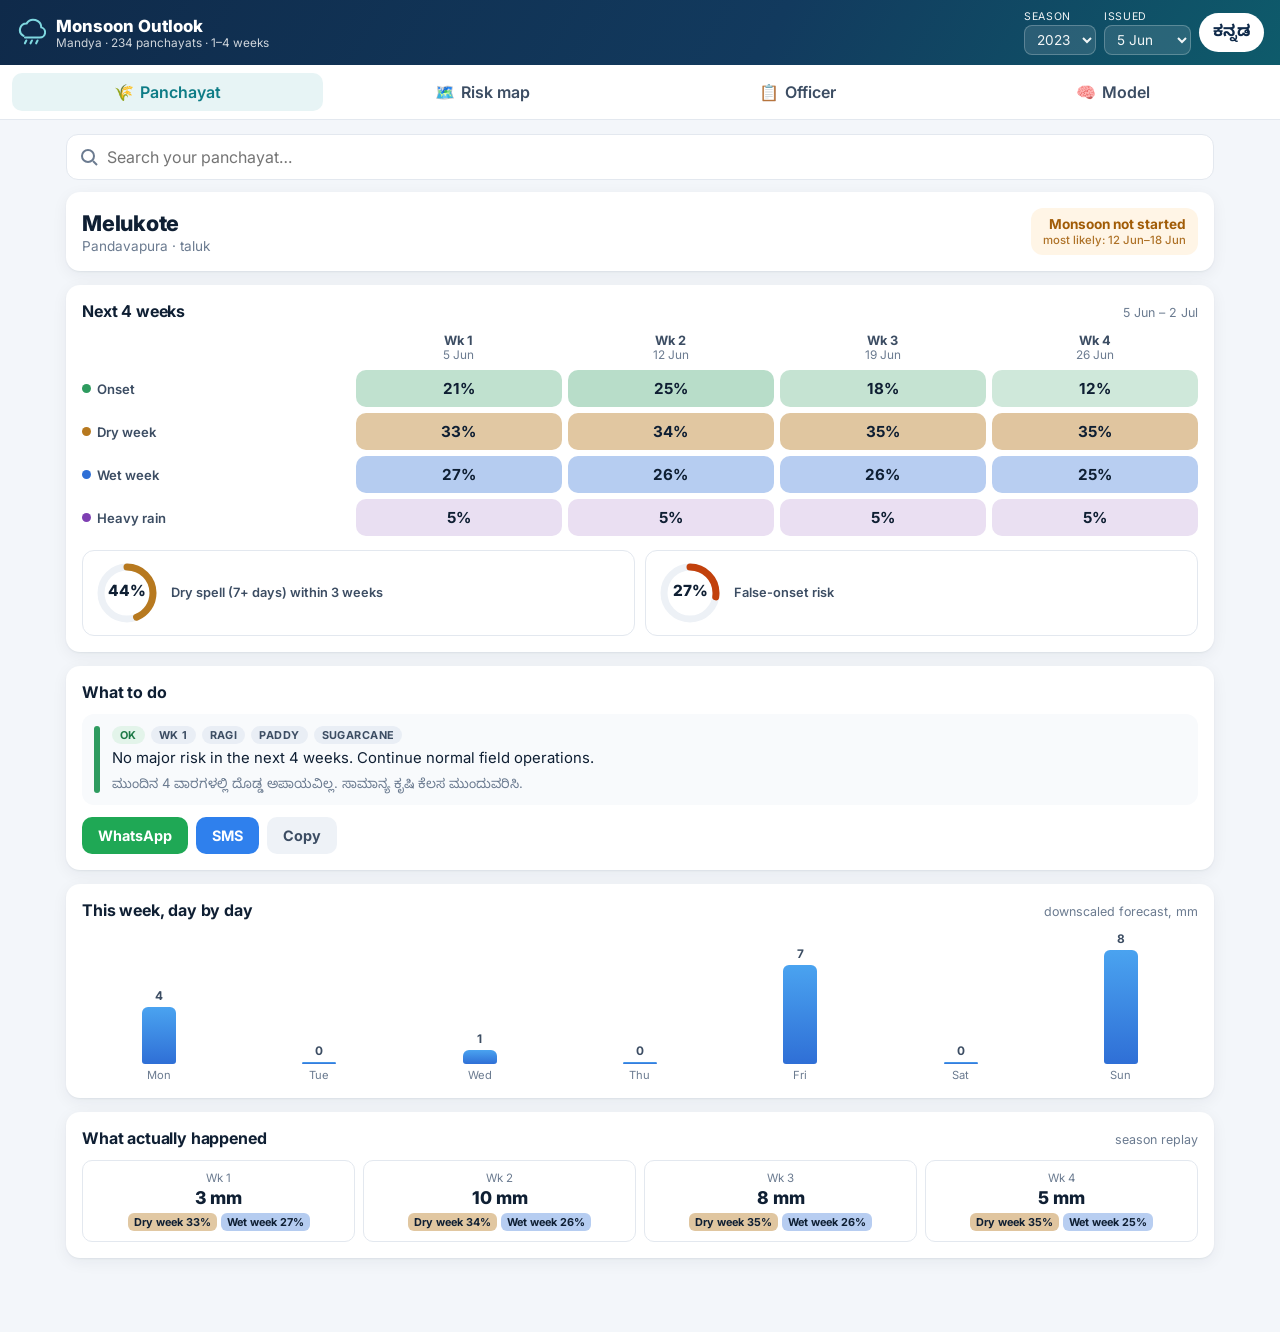
==== monsoon/frontend/index.html @ b1f1fdff "PS 26086 web app (monsoon/frontend): panchayat, risk map, officer and ML views; bundle builder; advi" ====
<!doctype html>
<html lang="en">
<head>
  <meta charset="utf-8">
  <meta name="viewport" content="width=device-width, initial-scale=1, viewport-fit=cover">
  <meta name="theme-color" content="#0f2a4a">
  <title>Monsoon Outlook — Mandya panchayats</title>
  <meta name="description" content="Hyperlocal 1–4 week monsoon onset, break and heavy-rain outlook for Mandya's 234 gram panchayats, with crop advisories in Kannada and English.">
  <link rel="preconnect" href="https://fonts.googleapis.com">
  <link rel="preconnect" href="https://fonts.gstatic.com" crossorigin>
  <link href="https://fonts.googleapis.com/css2?family=Inter:wght@400;500;600;700;800&family=Noto+Sans+Kannada:wght@400;600;700&display=swap" rel="stylesheet">
  <link rel="stylesheet" href="leaflet/leaflet.css">
  <link rel="stylesheet" href="css/app.css">
</head>
<body>
  <header class="topbar">
    <div class="brand">
      <svg class="brand-mark" viewBox="0 0 32 32" aria-hidden="true"><path d="M8 19a7 7 0 0 1 3.4-13.2A8.5 8.5 0 0 1 27 10a5.5 5.5 0 0 1-1.5 10.8H9.6" fill="none" stroke="currentColor" stroke-width="2.2" stroke-linecap="round"/><path d="M11 24l-1.5 3M17 24l-1.5 3M23 24l-1.5 3" stroke="currentColor" stroke-width="2.2" stroke-linecap="round"/></svg>
      <div>
        <div class="brand-title" data-i18n="app_title">Monsoon Outlook</div>
        <div class="brand-sub" data-i18n="app_sub">Mandya · 234 panchayats · 1–4 weeks</div>
      </div>
    </div>
    <div class="controls">
      <label class="ctl"><span data-i18n="season">Season</span><select id="sel-season"></select></label>
      <label class="ctl"><span data-i18n="issued">Issued</span><select id="sel-issue"></select></label>
      <button id="btn-lang" class="lang-toggle" aria-label="Switch language">ಕನ್ನಡ</button>
    </div>
  </header>

  <nav class="tabs" role="tablist">
    <button class="tab active" data-view="panchayat" role="tab"><span class="tab-ic">🌾</span><span data-i18n="tab_panchayat">Panchayat</span></button>
    <button class="tab" data-view="map" role="tab"><span class="tab-ic">🗺️</span><span data-i18n="tab_map">Risk map</span></button>
    <button class="tab" data-view="officer" role="tab"><span class="tab-ic">📋</span><span data-i18n="tab_officer">Officer</span></button>
    <button class="tab" data-view="model" role="tab"><span class="tab-ic">🧠</span><span data-i18n="tab_model">Model</span></button>
  </nav>

  <main>
    <!-- ================= PANCHAYAT (farmer) ================= -->
    <section id="view-panchayat" class="view active">
      <div class="search-wrap">
        <input id="gp-search" type="search" autocomplete="off" placeholder="Search your panchayat…" data-i18n-ph="search_ph">
        <div id="gp-results" class="search-results" hidden></div>
      </div>
      <div class="gp-head card">
        <div>
          <h1 id="gp-name">—</h1>
          <div class="gp-meta"><span id="gp-taluk">—</span> · <span data-i18n="taluk">taluk</span></div>
        </div>
        <div id="onset-badge" class="onset-badge">—</div>
      </div>

      <div class="card">
        <div class="card-h"><h2 data-i18n="next4">Next 4 weeks</h2><span class="hint" id="weeks-range"></span></div>
        <div id="timeline" class="timeline"></div>
        <div class="gauges">
          <div class="gauge" id="g-break"></div>
          <div class="gauge" id="g-false"></div>
        </div>
      </div>

      <div class="card">
        <div class="card-h"><h2 data-i18n="advice">What to do</h2></div>
        <ul id="advisories" class="advisories"></ul>
        <div class="share">
          <a id="btn-wa" class="btn wa" target="_blank" rel="noopener"><span>WhatsApp</span></a>
          <a id="btn-sms" class="btn sms"><span>SMS</span></a>
          <button id="btn-copy" class="btn ghost"><span data-i18n="copy">Copy</span></button>
        </div>
      </div>

      <div class="card">
        <div class="card-h"><h2 data-i18n="week1_rain">This week, day by day</h2><span class="hint" data-i18n="week1_hint">downscaled forecast, mm</span></div>
        <div id="daily-bars" class="daily-bars"></div>
      </div>

      <div class="card">
        <div class="card-h"><h2 data-i18n="what_happened">What actually happened</h2><span class="hint" data-i18n="replay_hint">season replay</span></div>
        <div id="verify" class="verify"></div>
      </div>
    </section>

    <!-- ================= RISK MAP ================= -->
    <section id="view-map" class="view">
      <div class="map-bar card">
        <div id="event-chips" class="chips"></div>
        <div class="week-pick">
          <span data-i18n="week">Week</span>
          <div id="week-chips" class="chips small"></div>
        </div>
      </div>
      <div class="map-wrap card">
        <div id="map"></div>
        <div id="map-legend" class="legend"></div>
        <div id="map-info" class="map-info"></div>
      </div>
      <div class="card map-summary" id="map-summary"></div>
    </section>

    <!-- ================= OFFICER ================= -->
    <section id="view-officer" class="view">
      <div class="grid2">
        <div class="card">
          <div class="card-h"><h2 data-i18n="drivers">Climate drivers</h2><span class="hint" id="drivers-date"></span></div>
          <div class="drivers">
            <div id="mjo-plot" class="mjo-plot"></div>
            <div class="driver-stats">
              <div class="driver" id="d-mjo"></div>
              <div class="driver" id="d-enso"></div>
              <div class="driver" id="d-iod"></div>
            </div>
          </div>
          <div id="driver-spark" class="spark"></div>
        </div>
        <div class="card">
          <div class="card-h"><h2 data-i18n="blocks">Blocks (taluks)</h2><span class="hint" data-i18n="blocks_hint">mean probability across panchayats</span></div>
          <div class="table-wrap"><table id="taluk-table" class="tbl"></table></div>
        </div>
      </div>
      <div class="card">
        <div class="card-h">
          <h2 data-i18n="queue">Advisory dispatch queue</h2>
          <div class="queue-actions">
            <select id="queue-filter"><option value="red" data-i18n="only_red">Red alerts</option><option value="amber" data-i18n="red_amber" selected>Red + amber</option><option value="all" data-i18n="all_gp">All panchayats</option></select>
            <button id="btn-csv" class="btn ghost small" data-i18n="export_csv">Export CSV</button>
          </div>
        </div>
        <div id="queue" class="queue"></div>
      </div>
    </section>

    <!-- ================= MODEL (ML view) ================= -->
    <section id="view-model" class="view">
      <div class="card hero">
        <h2 data-i18n="ml_title">How the forecast is made</h2>
        <p data-i18n="ml_sub">A hybrid system: a deep downscaling model for the first week, a sub-seasonal model driven by global climate signals for weeks 1–4, and an agronomic expert system that turns probabilities into advice.</p>
        <div id="pipeline" class="pipeline"></div>
      </div>
      <div class="grid2">
        <div class="card">
          <div class="card-h"><h2 data-i18n="skill_lead">Skill by lead week</h2><span class="hint" id="skill-src"></span></div>
          <div id="skill-chart" class="chart"></div>
          <div class="chart-note" data-i18n="bss_note">Brier skill score vs climatology: 0 = no better than the long-term average, 1 = perfect. Bars show 90% confidence intervals across seasons.</div>
        </div>
        <div class="card">
          <div class="card-h"><h2 data-i18n="drivers_value">What each climate signal predicts</h2></div>
          <div id="driver-chart" class="chart"></div>
          <div class="chart-note" data-i18n="drivers_note">The MJO drives breaks (dry spells) at every lead; ENSO and IOD set how wet the season runs.</div>
        </div>
      </div>
      <div class="grid2">
        <div class="card">
          <div class="card-h"><h2 data-i18n="reliability">Reliability</h2><span class="hint" id="rel-event"></span></div>
          <div id="rel-chart" class="chart"></div>
        </div>
        <div class="card">
          <div class="card-h"><h2 data-i18n="v3_card">Week 1: downscaling model</h2><span class="hint" data-i18n="v3_hint">2023 held-out season, per panchayat</span></div>
          <div class="table-wrap"><table id="v3-table" class="tbl"></table></div>
          <div class="chart-note" data-i18n="v3_note">Error of the downscaled forecast against observed rain and temperature, next to the raw 0.25° GFS forecast it starts from.</div>
        </div>
      </div>
      <div class="card">
        <div class="card-h"><h2 data-i18n="facts">Data and validation</h2></div>
        <div id="facts" class="facts"></div>
      </div>
    </section>
  </main>

  <div id="toast" class="toast" hidden></div>
  <script src="leaflet/leaflet.js"></script>
  <script type="module" src="js/app.js"></script>
</body>
</html>
---- monsoon/frontend/leaflet/leaflet.css ----
/* required styles */

.leaflet-pane,
.leaflet-tile,
.leaflet-marker-icon,
.leaflet-marker-shadow,
.leaflet-tile-container,
.leaflet-pane > svg,
.leaflet-pane > canvas,
.leaflet-zoom-box,
.leaflet-image-layer,
.leaflet-layer {
	position: absolute;
	left: 0;
	top: 0;
	}
.leaflet-container {
	overflow: hidden;
	}
.leaflet-tile,
.leaflet-marker-icon,
.leaflet-marker-shadow {
	-webkit-user-select: none;
	   -moz-user-select: none;
	        user-select: none;
	  -webkit-user-drag: none;
	}
/* Prevents IE11 from highlighting tiles in blue */
.leaflet-tile::selection {
	background: transparent;
}
/* Safari renders non-retina tile on retina better with this, but Chrome is worse */
.leaflet-safari .leaflet-tile {
	image-rendering: -webkit-optimize-contrast;
	}
/* hack that prevents hw layers "stretching" when loading new tiles */
.leaflet-safari .leaflet-tile-container {
	width: 1600px;
	height: 1600px;
	-webkit-transform-origin: 0 0;
	}
.leaflet-marker-icon,
.leaflet-marker-shadow {
	display: block;
	}
/* .leaflet-container svg: reset svg max-width decleration shipped in Joomla! (joomla.org) 3.x */
/* .leaflet-container img: map is broken in FF if you have max-width: 100% on tiles */
.leaflet-container .leaflet-overlay-pane svg {
	max-width: none !important;
	max-height: none !important;
	}
.leaflet-container .leaflet-marker-pane img,
.leaflet-container .leaflet-shadow-pane img,
.leaflet-container .leaflet-tile-pane img,
.leaflet-container img.leaflet-image-layer,
.leaflet-container .leaflet-tile {
	max-width: none !important;
	max-height: none !important;
	width: auto;
	padding: 0;
	}

.leaflet-container img.leaflet-tile {
	/* See: https://bugs.chromium.org/p/chromium/issues/detail?id=600120 */
	mix-blend-mode: plus-lighter;
}

.leaflet-container.leaflet-touch-zoom {
	-ms-touch-action: pan-x pan-y;
	touch-action: pan-x pan-y;
	}
.leaflet-container.leaflet-touch-drag {
	-ms-touch-action: pinch-zoom;
	/* Fallback for FF which doesn't support pinch-zoom */
	touch-action: none;
	touch-action: pinch-zoom;
}
.leaflet-container.leaflet-touch-drag.leaflet-touch-zoom {
	-ms-touch-action: none;
	touch-action: none;
}
.leaflet-container {
	-webkit-tap-highlight-color: transparent;
}
.leaflet-container a {
	-webkit-tap-highlight-color: rgba(51, 181, 229, 0.4);
}
.leaflet-tile {
	filter: inherit;
	visibility: hidden;
	}
.leaflet-tile-loaded {
	visibility: inherit;
	}
.leaflet-zoom-box {
	width: 0;
	height: 0;
	-moz-box-sizing: border-box;
	     box-sizing: border-box;
	z-index: 800;
	}
/* workaround for https://bugzilla.mozilla.org/show_bug.cgi?id=888319 */
.leaflet-overlay-pane svg {
	-moz-user-select: none;
	}

.leaflet-pane         { z-index: 400; }

.leaflet-tile-pane    { z-index: 200; }
.leaflet-overlay-pane { z-index: 400; }
.leaflet-shadow-pane  { z-index: 500; }
.leaflet-marker-pane  { z-index: 600; }
.leaflet-tooltip-pane   { z-index: 650; }
.leaflet-popup-pane   { z-index: 700; }

.leaflet-map-pane canvas { z-index: 100; }
.leaflet-map-pane svg    { z-index: 200; }

.leaflet-vml-shape {
	width: 1px;
	height: 1px;
	}
.lvml {
	behavior: url(#default#VML);
	display: inline-block;
	position: absolute;
	}


/* control positioning */

.leaflet-control {
	position: relative;
	z-index: 800;
	pointer-events: visiblePainted; /* IE 9-10 doesn't have auto */
	pointer-events: auto;
	}
.leaflet-top,
.leaflet-bottom {
	position: absolute;
	z-index: 1000;
	pointer-events: none;
	}
.leaflet-top {
	top: 0;
	}
.leaflet-right {
	right: 0;
	}
.leaflet-bottom {
	bottom: 0;
	}
.leaflet-left {
	left: 0;
	}
.leaflet-control {
	float: left;
	clear: both;
	}
.leaflet-right .leaflet-control {
	float: right;
	}
.leaflet-top .leaflet-control {
	margin-top: 10px;
	}
.leaflet-bottom .leaflet-control {
	margin-bottom: 10px;
	}
.leaflet-left .leaflet-control {
	margin-left: 10px;
	}
.leaflet-right .leaflet-control {
	margin-right: 10px;
	}


/* zoom and fade animations */

.leaflet-fade-anim .leaflet-popup {
	opacity: 0;
	-webkit-transition: opacity 0.2s linear;
	   -moz-transition: opacity 0.2s linear;
	        transition: opacity 0.2s linear;
	}
.leaflet-fade-anim .leaflet-map-pane .leaflet-popup {
	opacity: 1;
	}
.leaflet-zoom-animated {
	-webkit-transform-origin: 0 0;
	    -ms-transform-origin: 0 0;
	        transform-origin: 0 0;
	}
svg.leaflet-zoom-animated {
	will-change: transform;
}

.leaflet-zoom-anim .leaflet-zoom-animated {
	-webkit-transition: -webkit-transform 0.25s cubic-bezier(0,0,0.25,1);
	   -moz-transition:    -moz-transform 0.25s cubic-bezier(0,0,0.25,1);
	        transition:         transform 0.25s cubic-bezier(0,0,0.25,1);
	}
.leaflet-zoom-anim .leaflet-tile,
.leaflet-pan-anim .leaflet-tile {
	-webkit-transition: none;
	   -moz-transition: none;
	        transition: none;
	}

.leaflet-zoom-anim .leaflet-zoom-hide {
	visibility: hidden;
	}


/* cursors */

.leaflet-interactive {
	cursor: pointer;
	}
.leaflet-grab {
	cursor: -webkit-grab;
	cursor:    -moz-grab;
	cursor:         grab;
	}
.leaflet-crosshair,
.leaflet-crosshair .leaflet-interactive {
	cursor: crosshair;
	}
.leaflet-popup-pane,
.leaflet-control {
	cursor: auto;
	}
.leaflet-dragging .leaflet-grab,
.leaflet-dragging .leaflet-grab .leaflet-interactive,
.leaflet-dragging .leaflet-marker-draggable {
	cursor: move;
	cursor: -webkit-grabbing;
	cursor:    -moz-grabbing;
	cursor:         grabbing;
	}

/* marker & overlays interactivity */
.leaflet-marker-icon,
.leaflet-marker-shadow,
.leaflet-image-layer,
.leaflet-pane > svg path,
.leaflet-tile-container {
	pointer-events: none;
	}

.leaflet-marker-icon.leaflet-interactive,
.leaflet-image-layer.leaflet-interactive,
.leaflet-pane > svg path.leaflet-interactive,
svg.leaflet-image-layer.leaflet-interactive path {
	pointer-events: visiblePainted; /* IE 9-10 doesn't have auto */
	pointer-events: auto;
	}

/* visual tweaks */

.leaflet-container {
	background: #ddd;
	outline-offset: 1px;
	}
.leaflet-container a {
	color: #0078A8;
	}
.leaflet-zoom-box {
	border: 2px dotted #38f;
	background: rgba(255,255,255,0.5);
	}


/* general typography */
.leaflet-container {
	font-family: "Helvetica Neue", Arial, Helvetica, sans-serif;
	font-size: 12px;
	font-size: 0.75rem;
	line-height: 1.5;
	}


/* general toolbar styles */

.leaflet-bar {
	box-shadow: 0 1px 5px rgba(0,0,0,0.65);
	border-radius: 4px;
	}
.leaflet-bar a {
	background-color: #fff;
	border-bottom: 1px solid #ccc;
	width: 26px;
	height: 26px;
	line-height: 26px;
	display: block;
	text-align: center;
	text-decoration: none;
	color: black;
	}
.leaflet-bar a,
.leaflet-control-layers-toggle {
	background-position: 50% 50%;
	background-repeat: no-repeat;
	display: block;
	}
.leaflet-bar a:hover,
.leaflet-bar a:focus {
	background-color: #f4f4f4;
	}
.leaflet-bar a:first-child {
	border-top-left-radius: 4px;
	border-top-right-radius: 4px;
	}
.leaflet-bar a:last-child {
	border-bottom-left-radius: 4px;
	border-bottom-right-radius: 4px;
	border-bottom: none;
	}
.leaflet-bar a.leaflet-disabled {
	cursor: default;
	background-color: #f4f4f4;
	color: #bbb;
	}

.leaflet-touch .leaflet-bar a {
	width: 30px;
	height: 30px;
	line-height: 30px;
	}
.leaflet-touch .leaflet-bar a:first-child {
	border-top-left-radius: 2px;
	border-top-right-radius: 2px;
	}
.leaflet-touch .leaflet-bar a:last-child {
	border-bottom-left-radius: 2px;
	border-bottom-right-radius: 2px;
	}

/* zoom control */

.leaflet-control-zoom-in,
.leaflet-control-zoom-out {
	font: bold 18px 'Lucida Console', Monaco, monospace;
	text-indent: 1px;
	}

.leaflet-touch .leaflet-control-zoom-in, .leaflet-touch .leaflet-control-zoom-out  {
	font-size: 22px;
	}


/* layers control */

.leaflet-control-layers {
	box-shadow: 0 1px 5px rgba(0,0,0,0.4);
	background: #fff;
	border-radius: 5px;
	}
.leaflet-control-layers-toggle {
	background-image: url(images/layers.png);
	width: 36px;
	height: 36px;
	}
.leaflet-retina .leaflet-control-layers-toggle {
	background-image: url(images/layers-2x.png);
	background-size: 26px 26px;
	}
.leaflet-touch .leaflet-control-layers-toggle {
	width: 44px;
	height: 44px;
	}
.leaflet-control-layers .leaflet-control-layers-list,
.leaflet-control-layers-expanded .leaflet-control-layers-toggle {
	display: none;
	}
.leaflet-control-layers-expanded .leaflet-control-layers-list {
	display: block;
	position: relative;
	}
.leaflet-control-layers-expanded {
	padding: 6px 10px 6px 6px;
	color: #333;
	background: #fff;
	}
.leaflet-control-layers-scrollbar {
	overflow-y: scroll;
	overflow-x: hidden;
	padding-right: 5px;
	}
.leaflet-control-layers-selector {
	margin-top: 2px;
	position: relative;
	top: 1px;
	}
.leaflet-control-layers label {
	display: block;
	font-size: 13px;
	font-size: 1.08333em;
	}
.leaflet-control-layers-separator {
	height: 0;
	border-top: 1px solid #ddd;
	margin: 5px -10px 5px -6px;
	}

/* Default icon URLs */
.leaflet-default-icon-path { /* used only in path-guessing heuristic, see L.Icon.Default */
	background-image: url(images/marker-icon.png);
	}


/* attribution and scale controls */

.leaflet-container .leaflet-control-attribution {
	background: #fff;
	background: rgba(255, 255, 255, 0.8);
	margin: 0;
	}
.leaflet-control-attribution,
.leaflet-control-scale-line {
	padding: 0 5px;
	color: #333;
	line-height: 1.4;
	}
.leaflet-control-attribution a {
	text-decoration: none;
	}
.leaflet-control-attribution a:hover,
.leaflet-control-attribution a:focus {
	text-decoration: underline;
	}
.leaflet-attribution-flag {
	display: inline !important;
	vertical-align: baseline !important;
	width: 1em;
	height: 0.6669em;
	}
.leaflet-left .leaflet-control-scale {
	margin-left: 5px;
	}
.leaflet-bottom .leaflet-control-scale {
	margin-bottom: 5px;
	}
.leaflet-control-scale-line {
	border: 2px solid #777;
	border-top: none;
	line-height: 1.1;
	padding: 2px 5px 1px;
	white-space: nowrap;
	-moz-box-sizing: border-box;
	     box-sizing: border-box;
	background: rgba(255, 255, 255, 0.8);
	text-shadow: 1px 1px #fff;
	}
.leaflet-control-scale-line:not(:first-child) {
	border-top: 2px solid #777;
	border-bottom: none;
	margin-top: -2px;
	}
.leaflet-control-scale-line:not(:first-child):not(:last-child) {
	border-bottom: 2px solid #777;
	}

.leaflet-touch .leaflet-control-attribution,
.leaflet-touch .leaflet-control-layers,
.leaflet-touch .leaflet-bar {
	box-shadow: none;
	}
.leaflet-touch .leaflet-control-layers,
.leaflet-touch .leaflet-bar {
	border: 2px solid rgba(0,0,0,0.2);
	background-clip: padding-box;
	}


/* popup */

.leaflet-popup {
	position: absolute;
	text-align: center;
	margin-bottom: 20px;
	}
.leaflet-popup-content-wrapper {
	padding: 1px;
	text-align: left;
	border-radius: 12px;
	}
.leaflet-popup-content {
	margin: 13px 24px 13px 20px;
	line-height: 1.3;
	font-size: 13px;
	font-size: 1.08333em;
	min-height: 1px;
	}
.leaflet-popup-content p {
	margin: 17px 0;
	margin: 1.3em 0;
	}
.leaflet-popup-tip-container {
	width: 40px;
	height: 20px;
	position: absolute;
	left: 50%;
	margin-top: -1px;
	margin-left: -20px;
	overflow: hidden;
	pointer-events: none;
	}
.leaflet-popup-tip {
	width: 17px;
	height: 17px;
	padding: 1px;

	margin: -10px auto 0;
	pointer-events: auto;

	-webkit-transform: rotate(45deg);
	   -moz-transform: rotate(45deg);
	    -ms-transform: rotate(45deg);
	        transform: rotate(45deg);
	}
.leaflet-popup-content-wrapper,
.leaflet-popup-tip {
	background: white;
	color: #333;
	box-shadow: 0 3px 14px rgba(0,0,0,0.4);
	}
.leaflet-container a.leaflet-popup-close-button {
	position: absolute;
	top: 0;
	right: 0;
	border: none;
	text-align: center;
	width: 24px;
	height: 24px;
	font: 16px/24px Tahoma, Verdana, sans-serif;
	color: #757575;
	text-decoration: none;
	background: transparent;
	}
.leaflet-container a.leaflet-popup-close-button:hover,
.leaflet-container a.leaflet-popup-close-button:focus {
	color: #585858;
	}
.leaflet-popup-scrolled {
	overflow: auto;
	}

.leaflet-oldie .leaflet-popup-content-wrapper {
	-ms-zoom: 1;
	}
.leaflet-oldie .leaflet-popup-tip {
	width: 24px;
	margin: 0 auto;

	-ms-filter: "progid:DXImageTransform.Microsoft.Matrix(M11=0.70710678, M12=0.70710678, M21=-0.70710678, M22=0.70710678)";
	filter: progid:DXImageTransform.Microsoft.Matrix(M11=0.70710678, M12=0.70710678, M21=-0.70710678, M22=0.70710678);
	}

.leaflet-oldie .leaflet-control-zoom,
.leaflet-oldie .leaflet-control-layers,
.leaflet-oldie .leaflet-popup-content-wrapper,
.leaflet-oldie .leaflet-popup-tip {
	border: 1px solid #999;
	}


/* div icon */

.leaflet-div-icon {
	background: #fff;
	border: 1px solid #666;
	}


/* Tooltip */
/* Base styles for the element that has a tooltip */
.leaflet-tooltip {
	position: absolute;
	padding: 6px;
	background-color: #fff;
	border: 1px solid #fff;
	border-radius: 3px;
	color: #222;
	white-space: nowrap;
	-webkit-user-select: none;
	-moz-user-select: none;
	-ms-user-select: none;
	user-select: none;
	pointer-events: none;
	box-shadow: 0 1px 3px rgba(0,0,0,0.4);
	}
.leaflet-tooltip.leaflet-interactive {
	cursor: pointer;
	pointer-events: auto;
	}
.leaflet-tooltip-top:before,
.leaflet-tooltip-bottom:before,
.leaflet-tooltip-left:before,
.leaflet-tooltip-right:before {
	position: absolute;
	pointer-events: none;
	border: 6px solid transparent;
	background: transparent;
	content: "";
	}

/* Directions */

.leaflet-tooltip-bottom {
	margin-top: 6px;
}
.leaflet-tooltip-top {
	margin-top: -6px;
}
.leaflet-tooltip-bottom:before,
.leaflet-tooltip-top:before {
	left: 50%;
	margin-left: -6px;
	}
.leaflet-tooltip-top:before {
	bottom: 0;
	margin-bottom: -12px;
	border-top-color: #fff;
	}
.leaflet-tooltip-bottom:before {
	top: 0;
	margin-top: -12px;
	margin-left: -6px;
	border-bottom-color: #fff;
	}
.leaflet-tooltip-left {
	margin-left: -6px;
}
.leaflet-tooltip-right {
	margin-left: 6px;
}
.leaflet-tooltip-left:before,
.leaflet-tooltip-right:before {
	top: 50%;
	margin-top: -6px;
	}
.leaflet-tooltip-left:before {
	right: 0;
	margin-right: -12px;
	border-left-color: #fff;
	}
.leaflet-tooltip-right:before {
	left: 0;
	margin-left: -12px;
	border-right-color: #fff;
	}

/* Printing */

@media print {
	/* Prevent printers from removing background-images of controls. */
	.leaflet-control {
		-webkit-print-color-adjust: exact;
		print-color-adjust: exact;
		}
	}
---- monsoon/frontend/css/app.css ----
:root {
  --ink: #0f1f33; --ink-2: #3c4d63; --ink-3: #6b7b90; --line: #e3e8ef; --bg: #f3f6fa; --card: #ffffff;
  --navy: #0f2a4a; --teal: #0e7c86; --teal-2: #13a3a8; --sky: #2f80ed;
  --red: #d64545; --amber: #e89a1d; --green: #2e9b5f;
  --onset: #2e9b5f; --false: #c2410c; --break: #b7791f; --dry: #b7791f; --wet: #2f6fd6; --heavy: #7e3fb2;
  --radius: 14px; --shadow: 0 1px 2px rgba(15,31,51,.06), 0 4px 16px rgba(15,31,51,.06);
  --font: "Inter", "Noto Sans Kannada", system-ui, -apple-system, "Segoe UI", sans-serif;
}
* { box-sizing: border-box; }
html, body { margin: 0; background: var(--bg); color: var(--ink); font-family: var(--font); -webkit-font-smoothing: antialiased; }
body.kn { --font: "Noto Sans Kannada", "Inter", system-ui, sans-serif; }
button, select, input { font: inherit; color: inherit; }
h1, h2 { margin: 0; letter-spacing: -.01em; }
h1 { font-size: 1.35rem; font-weight: 800; }
h2 { font-size: 1rem; font-weight: 700; }
.hint { color: var(--ink-3); font-size: .78rem; }

/* ---------- top bar & tabs ---------- */
.topbar { position: sticky; top: 0; z-index: 1200; display: flex; align-items: center; justify-content: space-between; gap: 12px;
  padding: 10px 16px; background: linear-gradient(120deg, #0f2a4a, #123a5e 60%, #0e5b6b); color: #fff; flex-wrap: wrap; }
.brand { display: flex; align-items: center; gap: 10px; }
.brand-mark { width: 30px; height: 30px; color: #7fd8e0; }
.brand-title { font-weight: 800; font-size: 1.05rem; }
.brand-sub { font-size: .74rem; opacity: .8; }
.controls { display: flex; align-items: center; gap: 8px; flex-wrap: wrap; }
.ctl { display: flex; flex-direction: column; font-size: .66rem; text-transform: uppercase; letter-spacing: .06em; opacity: .95; }
.ctl select { margin-top: 2px; background: rgba(255,255,255,.12); border: 1px solid rgba(255,255,255,.25); color: #fff; border-radius: 8px;
  padding: 5px 8px; font-size: .85rem; text-transform: none; letter-spacing: 0; }
.ctl select option { color: var(--ink); }
.lang-toggle { background: #fff; color: var(--navy); border: 0; border-radius: 999px; padding: 7px 14px; font-weight: 700; cursor: pointer; }
.tabs { position: sticky; top: 58px; z-index: 1150; display: flex; gap: 4px; padding: 8px 12px; background: var(--card); border-bottom: 1px solid var(--line); overflow-x: auto; }
.tab { flex: 1; min-width: 92px; display: flex; align-items: center; justify-content: center; gap: 6px; border: 0; background: transparent;
  padding: 9px 10px; border-radius: 10px; color: var(--ink-2); font-weight: 600; cursor: pointer; white-space: nowrap; }
.tab.active { background: #e7f4f5; color: var(--teal); }
.tab-ic { font-size: 1rem; }

main { max-width: 1180px; margin: 0 auto; padding: 14px 16px 60px; }
.view { display: none; }
.view.active { display: block; }
.card { background: var(--card); border-radius: var(--radius); box-shadow: var(--shadow); padding: 16px; margin-bottom: 14px; }
.card-h { display: flex; align-items: baseline; justify-content: space-between; gap: 8px; margin-bottom: 12px; flex-wrap: wrap; }
.grid2 { display: grid; grid-template-columns: 1fr; gap: 14px; }
.grid2 > .card { margin-bottom: 0; }
@media (min-width: 900px) { .grid2 { grid-template-columns: 1fr 1fr; margin-bottom: 14px; } }

/* ---------- panchayat view ---------- */
.search-wrap { position: relative; margin-bottom: 12px; }
#gp-search { width: 100%; padding: 12px 14px 12px 40px; border-radius: 12px; border: 1px solid var(--line); background: #fff url("data:image/svg+xml,%3Csvg xmlns='http://www.w3.org/2000/svg' width='18' height='18' fill='none' stroke='%236b7b90' stroke-width='2'%3E%3Ccircle cx='8' cy='8' r='6'/%3E%3Cpath d='M13 13l4 4'/%3E%3C/svg%3E") 13px center no-repeat; font-size: 1rem; }
.search-results { position: absolute; z-index: 1001; left: 0; right: 0; top: 100%; margin-top: 4px; background: #fff; border-radius: 12px; box-shadow: var(--shadow); max-height: 320px; overflow: auto; }
.search-results button { display: flex; justify-content: space-between; width: 100%; text-align: left; border: 0; background: none; padding: 10px 14px; cursor: pointer; }
.search-results button:hover { background: #f1f7f8; }
.search-results small { color: var(--ink-3); }
.gp-head { display: flex; justify-content: space-between; align-items: center; gap: 12px; flex-wrap: wrap; }
.gp-meta { color: var(--ink-3); font-size: .85rem; margin-top: 2px; }
.onset-badge { padding: 8px 12px; border-radius: 12px; font-weight: 700; font-size: .85rem; background: #eef6f0; color: var(--onset); text-align: right; line-height: 1.25; }
.onset-badge.pending { background: #fff5e6; color: #a15c07; }
.onset-badge small { display: block; font-weight: 500; opacity: .85; }

.timeline { display: grid; grid-template-columns: minmax(96px, 1.3fr) repeat(4, 1fr); gap: 6px; align-items: stretch; }
.tl-h { font-size: .74rem; color: var(--ink-3); text-align: center; padding-bottom: 2px; }
.tl-h strong { display: block; color: var(--ink-2); font-size: .8rem; }
.tl-row { font-size: .82rem; font-weight: 600; color: var(--ink-2); display: flex; align-items: center; gap: 6px; }
.tl-dot { width: 9px; height: 9px; border-radius: 50%; flex: none; }
.tl-cell { border-radius: 10px; padding: 9px 4px; text-align: center; font-weight: 700; font-size: .95rem; transition: transform .15s; }
.tl-cell small { display: block; font-weight: 500; font-size: .66rem; opacity: .85; }
.tl-cell.na { background: #f3f5f8; color: #b1bccb; font-weight: 500; }
.gauges { display: grid; grid-template-columns: 1fr 1fr; gap: 10px; margin-top: 14px; }
.gauge { border: 1px solid var(--line); border-radius: 12px; padding: 10px 12px; display: flex; align-items: center; gap: 12px; }
.gauge svg { flex: none; }
.gauge .g-label { font-size: .8rem; color: var(--ink-2); font-weight: 600; line-height: 1.25; }
.gauge .g-label small { display: block; color: var(--ink-3); font-weight: 500; }

.advisories { list-style: none; margin: 0; padding: 0; display: grid; gap: 10px; }
.adv { display: grid; grid-template-columns: 6px 1fr; gap: 12px; padding: 12px; border-radius: 12px; background: #f8fafc; }
.adv-bar { border-radius: 4px; }
.adv.red .adv-bar { background: var(--red); } .adv.amber .adv-bar { background: var(--amber); } .adv.green .adv-bar { background: var(--green); }
.adv-top { display: flex; gap: 6px; flex-wrap: wrap; margin-bottom: 4px; }
.pill { font-size: .68rem; font-weight: 700; padding: 2px 8px; border-radius: 999px; background: #e9eef5; color: var(--ink-2); text-transform: uppercase; letter-spacing: .04em; }
.pill.red { background: #fde8e8; color: #b42318; } .pill.amber { background: #fff1db; color: #9a5b00; } .pill.green { background: #e3f4ea; color: #1f7a48; }
.adv p { margin: 0; line-height: 1.45; font-size: .93rem; }
.adv .sub { color: var(--ink-3); font-size: .82rem; margin-top: 4px; }
.share { display: flex; gap: 8px; margin-top: 12px; flex-wrap: wrap; }
.btn { display: inline-flex; align-items: center; justify-content: center; gap: 6px; padding: 10px 16px; border-radius: 10px; border: 0; font-weight: 700;
  text-decoration: none; cursor: pointer; font-size: .9rem; }
.btn.wa { background: #1fa855; color: #fff; } .btn.sms { background: var(--sky); color: #fff; }
.btn.ghost { background: #eef2f7; color: var(--ink-2); } .btn.small { padding: 6px 12px; font-size: .8rem; }

.daily-bars { display: grid; grid-template-columns: repeat(7, 1fr); gap: 6px; align-items: end; height: 150px; }
.db { display: flex; flex-direction: column; align-items: center; justify-content: flex-end; height: 100%; gap: 4px; }
.db-bar { width: 70%; max-width: 34px; border-radius: 6px 6px 3px 3px; background: linear-gradient(180deg, #4aa3f0, #2f6fd6); min-height: 2px; }
.db-val { font-size: .74rem; font-weight: 700; color: var(--ink-2); }
.db-day { font-size: .7rem; color: var(--ink-3); }
.verify { display: grid; grid-template-columns: repeat(4, 1fr); gap: 8px; }
.vf { border: 1px solid var(--line); border-radius: 10px; padding: 10px 8px; text-align: center; }
.vf .wk { font-size: .72rem; color: var(--ink-3); }
.vf .mm { font-size: 1.1rem; font-weight: 800; margin: 2px 0; }
.vf .tag { font-size: .68rem; font-weight: 700; border-radius: 6px; padding: 2px 6px; display: inline-block; }

/* ---------- map ---------- */
.map-bar { display: flex; justify-content: space-between; gap: 12px; flex-wrap: wrap; align-items: center; }
.chips { display: flex; gap: 6px; flex-wrap: wrap; }
.chip { border: 1px solid var(--line); background: #fff; border-radius: 999px; padding: 7px 12px; font-weight: 600; font-size: .82rem; cursor: pointer; display: inline-flex; gap: 6px; align-items: center; }
.chip.active { background: var(--navy); color: #fff; border-color: var(--navy); }
.chips.small .chip { padding: 5px 11px; }
.week-pick { display: flex; align-items: center; gap: 8px; font-size: .8rem; color: var(--ink-3); font-weight: 600; }
.map-wrap { position: relative; padding: 0; overflow: hidden; }
#map { height: min(68vh, 620px); background: #e8eef3; }
.legend { position: absolute; z-index: 500; left: 12px; bottom: 12px; background: rgba(255,255,255,.95); border-radius: 10px; padding: 8px 10px; font-size: .74rem; box-shadow: var(--shadow); }
.legend .ramp { display: flex; height: 10px; border-radius: 5px; overflow: hidden; width: 200px; margin: 5px 0 3px; }
.legend .ramp span { flex: 1; }
.legend .ticks { display: flex; justify-content: space-between; color: var(--ink-3); }
.map-info { position: absolute; z-index: 500; right: 12px; top: 12px; background: rgba(255,255,255,.96); border-radius: 10px; padding: 10px 12px; font-size: .82rem; box-shadow: var(--shadow); max-width: 240px; display: none; }
.map-info strong { display: block; font-size: .92rem; }
.map-summary { display: grid; grid-template-columns: repeat(auto-fit, minmax(150px, 1fr)); gap: 10px; }
.stat { border-radius: 12px; background: #f6f9fc; padding: 10px 12px; }
.stat .v { font-size: 1.35rem; font-weight: 800; }
.stat .l { font-size: .76rem; color: var(--ink-3); }

/* ---------- officer ---------- */
.drivers { display: grid; grid-template-columns: 220px 1fr; gap: 14px; align-items: center; }
@media (max-width: 560px) { .drivers { grid-template-columns: 1fr; justify-items: center; } }
.mjo-plot svg { width: 220px; height: 220px; }
.driver-stats { display: grid; gap: 8px; width: 100%; }
.driver { border-radius: 10px; background: #f6f9fc; padding: 9px 12px; }
.driver .k { font-size: .72rem; color: var(--ink-3); text-transform: uppercase; letter-spacing: .05em; font-weight: 700; }
.driver .v { font-size: 1.05rem; font-weight: 800; }
.driver .s { font-size: .78rem; color: var(--ink-2); }
.spark { margin-top: 10px; }
.table-wrap { overflow-x: auto; }
.tbl { width: 100%; border-collapse: collapse; font-size: .84rem; }
.tbl th { text-align: left; font-size: .7rem; text-transform: uppercase; letter-spacing: .05em; color: var(--ink-3); padding: 6px 8px; border-bottom: 1px solid var(--line); white-space: nowrap; }
.tbl td { padding: 8px; border-bottom: 1px solid #f0f3f7; white-space: nowrap; }
.tbl td.num { text-align: right; font-variant-numeric: tabular-nums; }
.heat { display: inline-block; min-width: 46px; text-align: center; border-radius: 6px; padding: 3px 6px; font-weight: 700; }
.tbl tr.best td { background: #f1faf6; font-weight: 700; }
.queue-actions { display: flex; gap: 8px; align-items: center; }
.queue-actions select { border: 1px solid var(--line); border-radius: 8px; padding: 5px 8px; font-size: .82rem; }
.queue { display: grid; gap: 8px; max-height: 560px; overflow: auto; }
.q { display: grid; grid-template-columns: 1fr auto; gap: 10px; align-items: center; border: 1px solid var(--line); border-radius: 12px; padding: 10px 12px; }
.q .gpn { font-weight: 700; } .q .gpt { color: var(--ink-3); font-size: .78rem; }
.q .msg { font-size: .84rem; color: var(--ink-2); margin-top: 4px; line-height: 1.4; }
.q .acts { display: flex; gap: 6px; }

/* ---------- model view ---------- */
.hero p { color: var(--ink-2); line-height: 1.5; margin: 6px 0 14px; max-width: 860px; }
.pipeline { display: grid; grid-template-columns: 1fr; gap: 10px; }
@media (min-width: 900px) { .pipeline { grid-template-columns: 1fr 1fr 1fr; } }
.stage { border-radius: 12px; border: 1px solid var(--line); padding: 14px; position: relative; background: linear-gradient(180deg, #fbfdff, #f5f8fc); }
.stage .n { position: absolute; top: 12px; right: 12px; font-size: .7rem; font-weight: 800; color: var(--teal); background: #e7f4f5; border-radius: 999px; padding: 2px 8px; }
.stage h3 { margin: 0 0 4px; font-size: .95rem; padding-right: 60px; }
.stage .role { font-size: .84rem; color: var(--ink-2); line-height: 1.4; }
.stage ul { margin: 8px 0 0; padding-left: 18px; font-size: .78rem; color: var(--ink-3); line-height: 1.5; }
.stage .meta { font-size: .74rem; color: var(--ink-3); margin-top: 8px; border-top: 1px dashed var(--line); padding-top: 8px; }
.chart svg { width: 100%; height: auto; display: block; }
.chart-note { font-size: .76rem; color: var(--ink-3); margin-top: 8px; line-height: 1.45; }
.facts { display: grid; grid-template-columns: repeat(auto-fit, minmax(170px, 1fr)); gap: 10px; }
.fact { border-radius: 12px; background: #f6f9fc; padding: 12px; }
.fact .v { font-size: 1.3rem; font-weight: 800; color: var(--navy); }
.fact .l { font-size: .78rem; color: var(--ink-3); line-height: 1.35; }
.toast { position: fixed; left: 50%; bottom: 22px; transform: translateX(-50%); background: var(--navy); color: #fff; padding: 10px 16px; border-radius: 10px; font-size: .88rem; z-index: 2000; box-shadow: var(--shadow); }
@media (max-width: 600px) {
  .topbar { padding: 8px 12px; } .tabs { top: 96px; }
  main { padding: 12px 12px 60px; }
  .timeline { grid-template-columns: minmax(84px, 1.2fr) repeat(4, 1fr); gap: 4px; }
  .tl-cell { padding: 8px 2px; font-size: .86rem; }
  .gauges { grid-template-columns: 1fr; }
  .verify { grid-template-columns: repeat(2, 1fr); }
}
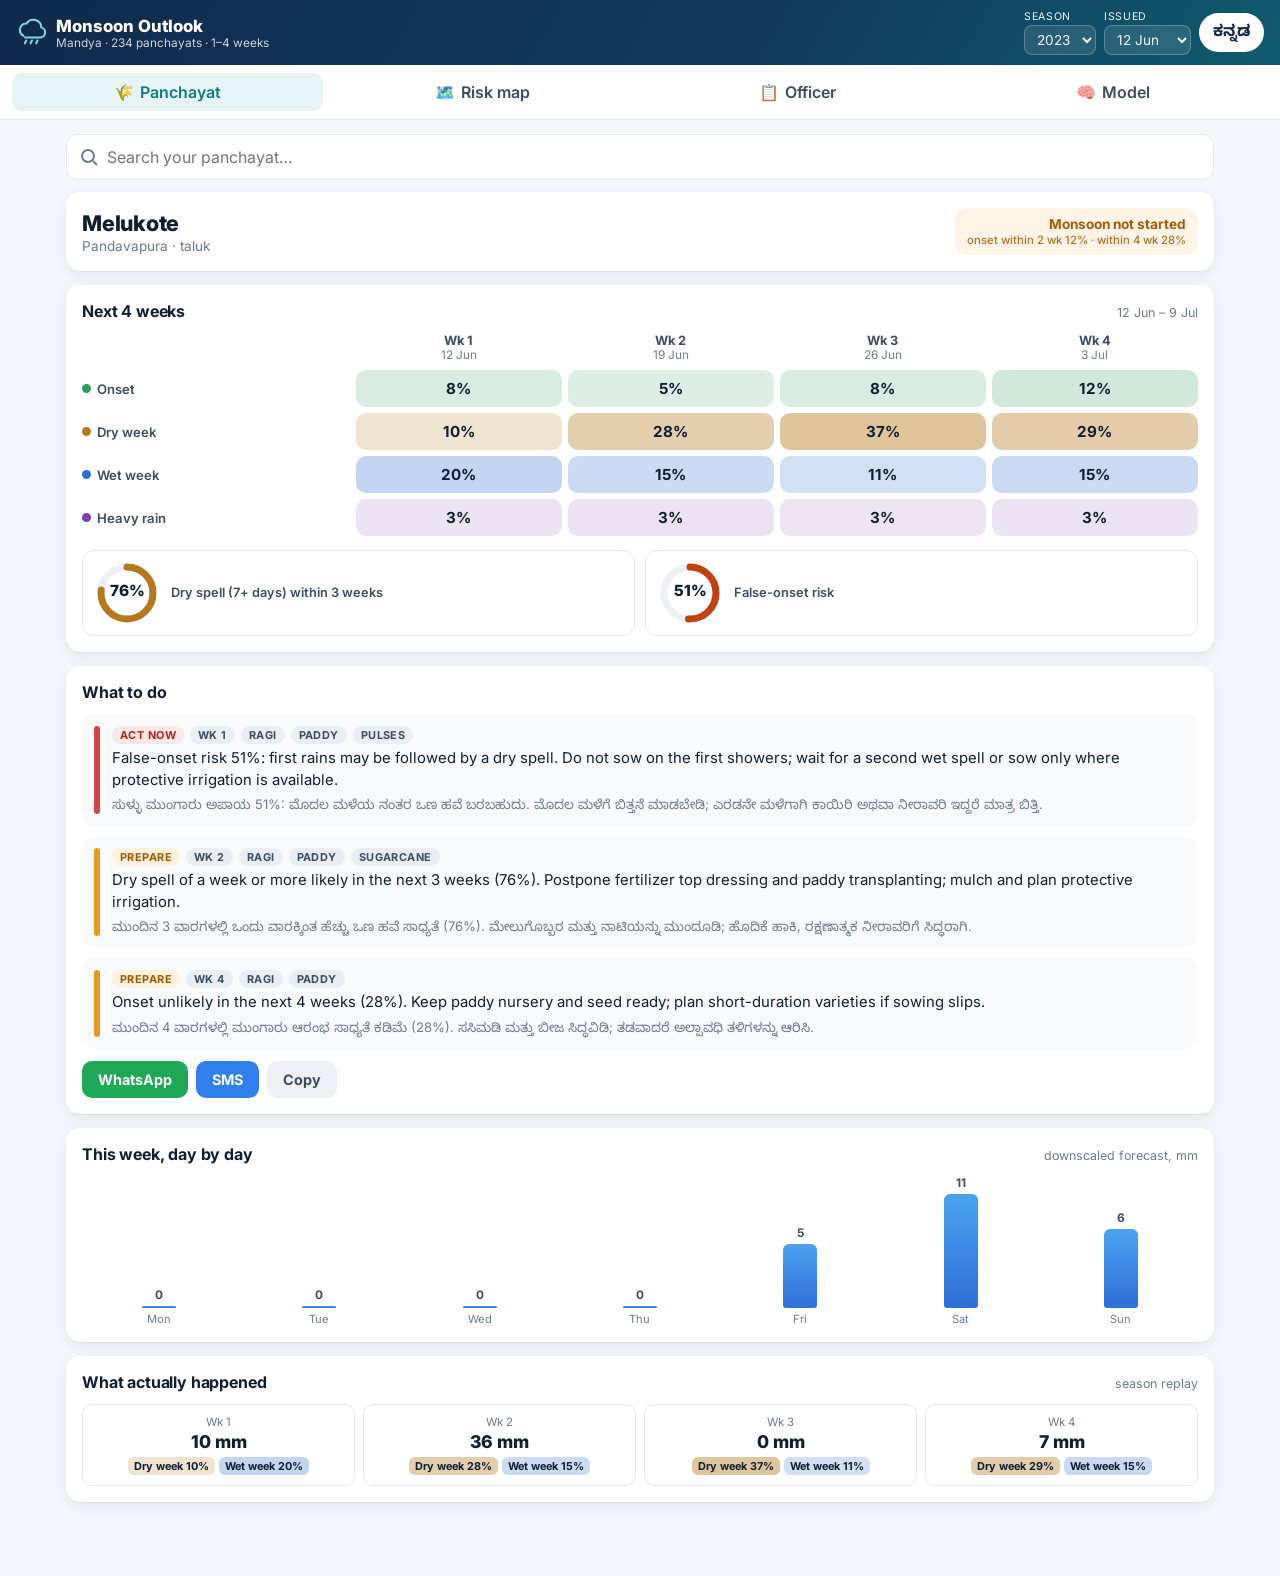
==== commit 44a8860d: "PS 26086 models trained: 43-season outlook (regularised logistic after diagnosing season memorisatio" ====
--- a/monsoon/frontend/index.html
+++ b/monsoon/frontend/index.html
@@ -160,6 +160,10 @@
         </div>
       </div>
       <div class="card">
+        <div class="card-h"><h2 data-i18n="importance">What the models rely on</h2><span class="hint" data-i18n="importance_hint">permutation importance on held-out seasons</span></div>
+        <div id="imp-chart" class="chart"></div>
+      </div>
+      <div class="card">
         <div class="card-h"><h2 data-i18n="facts">Data and validation</h2></div>
         <div id="facts" class="facts"></div>
       </div>
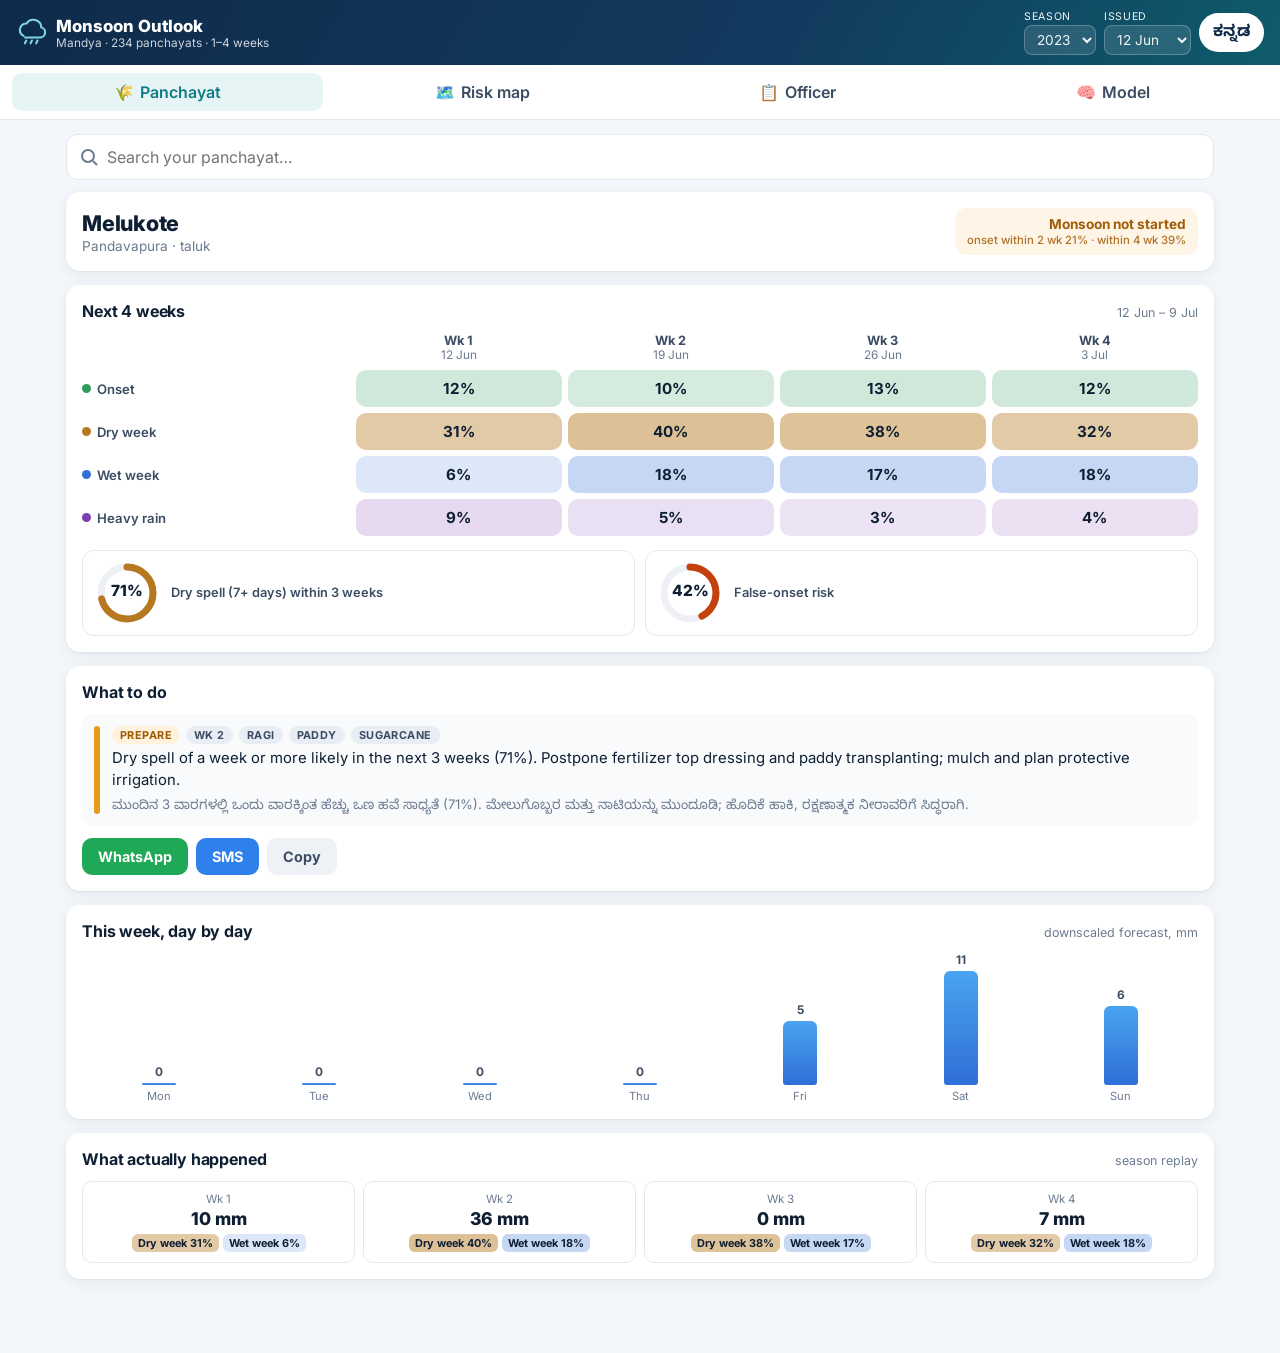
==== commit 58e5f33e: "PS 26086: GFS d1-16 hybrid, per-target selection, live issue CLI, causal onset state - outlook.selec" ====
--- a/monsoon/frontend/index.html
+++ b/monsoon/frontend/index.html
@@ -160,6 +160,10 @@
         </div>
       </div>
       <div class="card">
+        <div class="card-h"><h2 data-i18n="shipped">Validated skill of what ships</h2><span class="hint" data-i18n="shipped_hint">one row per event and lead</span></div>
+        <div class="table-wrap"><table id="sel-table" class="tbl"></table></div>
+      </div>
+      <div class="card">
         <div class="card-h"><h2 data-i18n="importance">What the models rely on</h2><span class="hint" data-i18n="importance_hint">permutation importance on held-out seasons</span></div>
         <div id="imp-chart" class="chart"></div>
       </div>
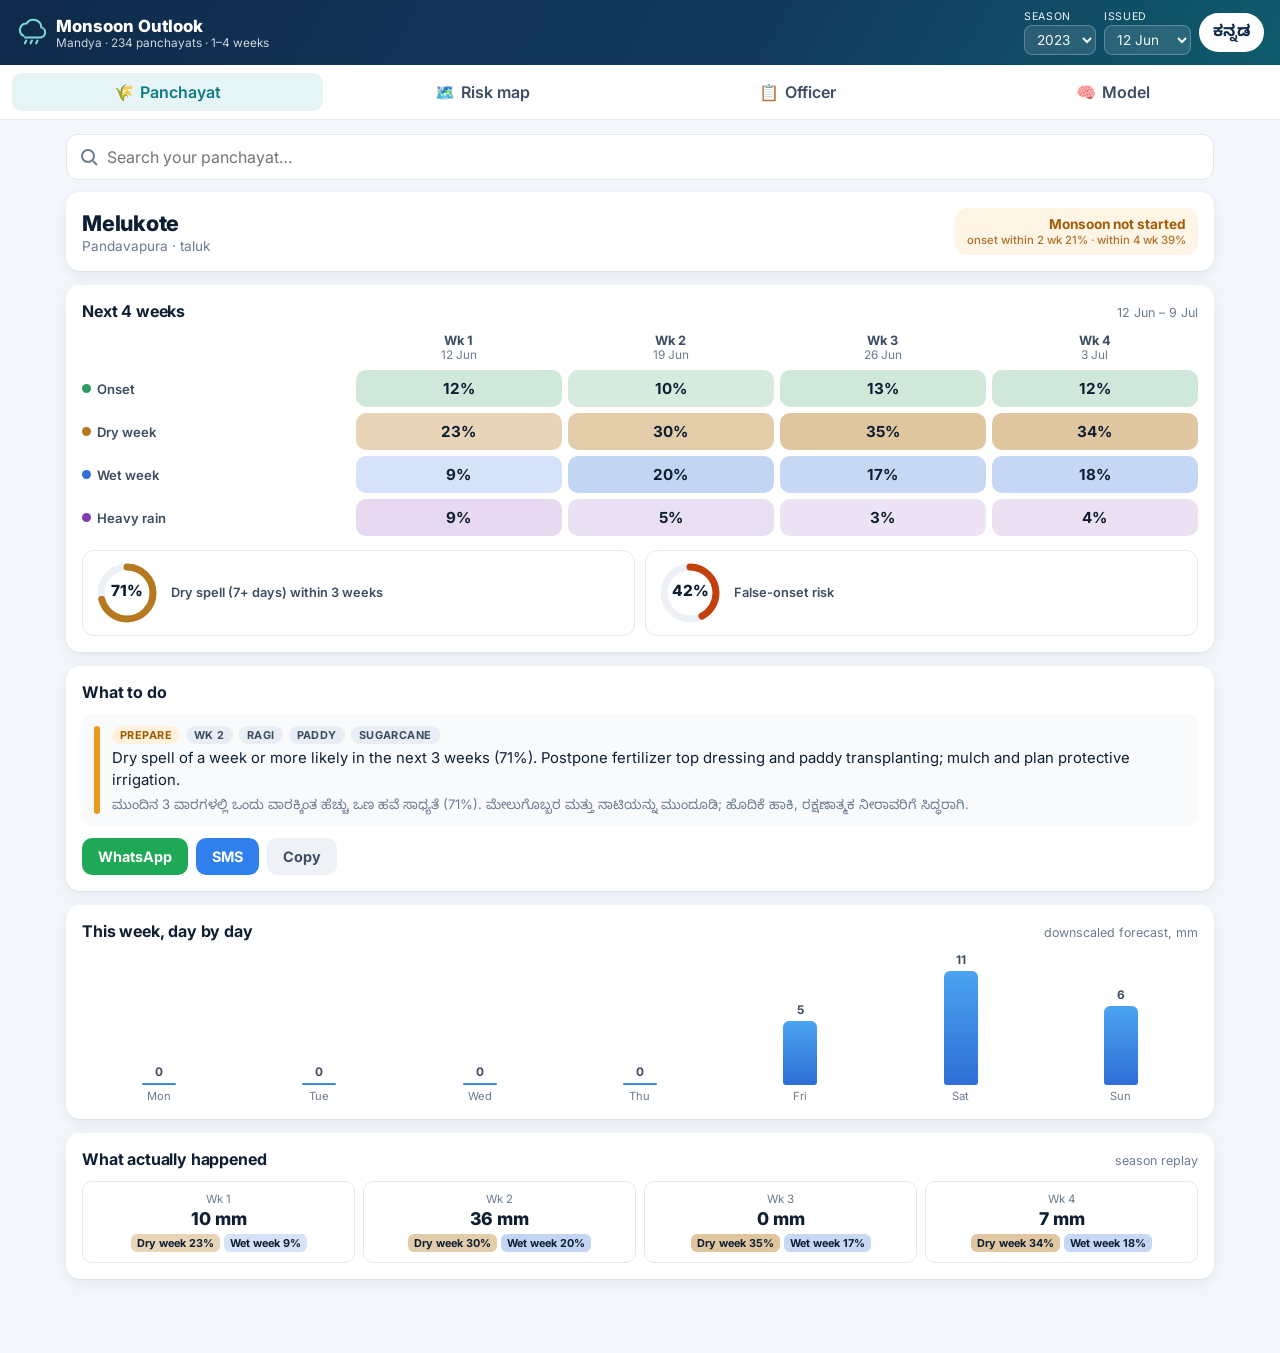
==== commit a1edd751: "PS 26086 app: 'can / cannot forecast' panel and reliability of every shipped forecast - outlook.reli" ====
--- a/monsoon/frontend/index.html
+++ b/monsoon/frontend/index.html
@@ -136,6 +136,10 @@
         <p data-i18n="ml_sub">A hybrid system: a deep downscaling model for the first week, a sub-seasonal model driven by global climate signals for weeks 1–4, and an agronomic expert system that turns probabilities into advice.</p>
         <div id="pipeline" class="pipeline"></div>
       </div>
+      <div class="card">
+        <div class="card-h"><h2 data-i18n="cc_title">What this system can and cannot forecast</h2><span class="hint" data-i18n="cc_hint">validated on seasons the models never saw</span></div>
+        <div id="can-cannot" class="cc-grid"></div>
+      </div>
       <div class="grid2">
         <div class="card">
           <div class="card-h"><h2 data-i18n="skill_lead">Skill by lead week</h2><span class="hint" id="skill-src"></span></div>
@@ -148,16 +152,15 @@
           <div class="chart-note" data-i18n="drivers_note">The MJO drives breaks (dry spells) at every lead; ENSO and IOD set how wet the season runs.</div>
         </div>
       </div>
-      <div class="grid2">
-        <div class="card">
-          <div class="card-h"><h2 data-i18n="reliability">Reliability</h2><span class="hint" id="rel-event"></span></div>
-          <div id="rel-chart" class="chart"></div>
-        </div>
-        <div class="card">
-          <div class="card-h"><h2 data-i18n="v3_card">Week 1: downscaling model</h2><span class="hint" data-i18n="v3_hint">2023 held-out season, per panchayat</span></div>
-          <div class="table-wrap"><table id="v3-table" class="tbl"></table></div>
-          <div class="chart-note" data-i18n="v3_note">Error of the downscaled forecast against observed rain and temperature, next to the raw 0.25° GFS forecast it starts from.</div>
-        </div>
+      <div class="card">
+        <div class="card-h"><h2 data-i18n="rel_title">Reliability: does a 70% forecast happen 70% of the time?</h2><span class="hint" data-i18n="rel_hint">every forecast that ships, on its validation seasons</span></div>
+        <div id="rel-grid" class="rel-grid"></div>
+        <div class="chart-note" data-i18n="rel_note">Points on the dashed diagonal are perfectly calibrated. Shaded bars: range of the observed frequency across seasons (90% season bootstrap). Calibration gap = average distance from the diagonal, weighted by how often each probability is issued.</div>
+      </div>
+      <div class="card">
+        <div class="card-h"><h2 data-i18n="v3_card">Week 1: downscaling model</h2><span class="hint" data-i18n="v3_hint">2023 held-out season, per panchayat</span></div>
+        <div class="table-wrap"><table id="v3-table" class="tbl"></table></div>
+        <div class="chart-note" data-i18n="v3_note">Error of the downscaled forecast against observed rain and temperature, next to the raw 0.25° GFS forecast it starts from.</div>
       </div>
       <div class="card">
         <div class="card-h"><h2 data-i18n="shipped">Validated skill of what ships</h2><span class="hint" data-i18n="shipped_hint">one row per event and lead</span></div>
--- a/monsoon/frontend/css/app.css
+++ b/monsoon/frontend/css/app.css
@@ -166,3 +166,21 @@
   .gauges { grid-template-columns: 1fr; }
   .verify { grid-template-columns: repeat(2, 1fr); }
 }
+
+/* can / cannot panel */
+.cc-grid { display: grid; grid-template-columns: 1fr; gap: 14px; }
+@media (min-width: 900px) { .cc-grid { grid-template-columns: 1fr 1fr 1fr; } }
+.cc-col h3 { font-size: .8rem; text-transform: uppercase; letter-spacing: .05em; margin: 0 0 8px; }
+.cc-col.can h3 { color: #1f7a4d; } .cc-col.cannot h3 { color: #b42318; } .cc-col.limits h3 { color: var(--ink-3); }
+.cc-col ul { list-style: none; margin: 0; padding: 0; }
+.cc-col li { padding: 7px 0; border-bottom: 1px solid #f0f3f7; font-size: .86rem; display: flex; justify-content: space-between; gap: 8px; align-items: baseline; }
+.cc-col.limits li { display: block; color: var(--ink-2, #3c4d63); line-height: 1.4; }
+.cc-tag { font-size: .7rem; font-weight: 700; border-radius: 999px; padding: 2px 8px; white-space: nowrap; }
+.cc-tag.strong { background: #dcf3e6; color: #1f7a4d; } .cc-tag.moderate { background: #eaf5df; color: #4d7c0f; }
+.cc-tag.weak { background: #fdf3d8; color: #8a6100; } .cc-tag.none { background: #fde7e5; color: #b42318; }
+/* reliability small multiples */
+.rel-grid { display: grid; grid-template-columns: repeat(auto-fill, minmax(210px, 1fr)); gap: 12px; }
+.rel-item { border: 1px solid var(--line); border-radius: 10px; padding: 8px 8px 4px; }
+.rel-item h4 { margin: 0; font-size: .82rem; }
+.rel-item .sub { font-size: .72rem; color: var(--ink-3); margin: 2px 0 2px; }
+.rel-item .gap { font-weight: 700; }
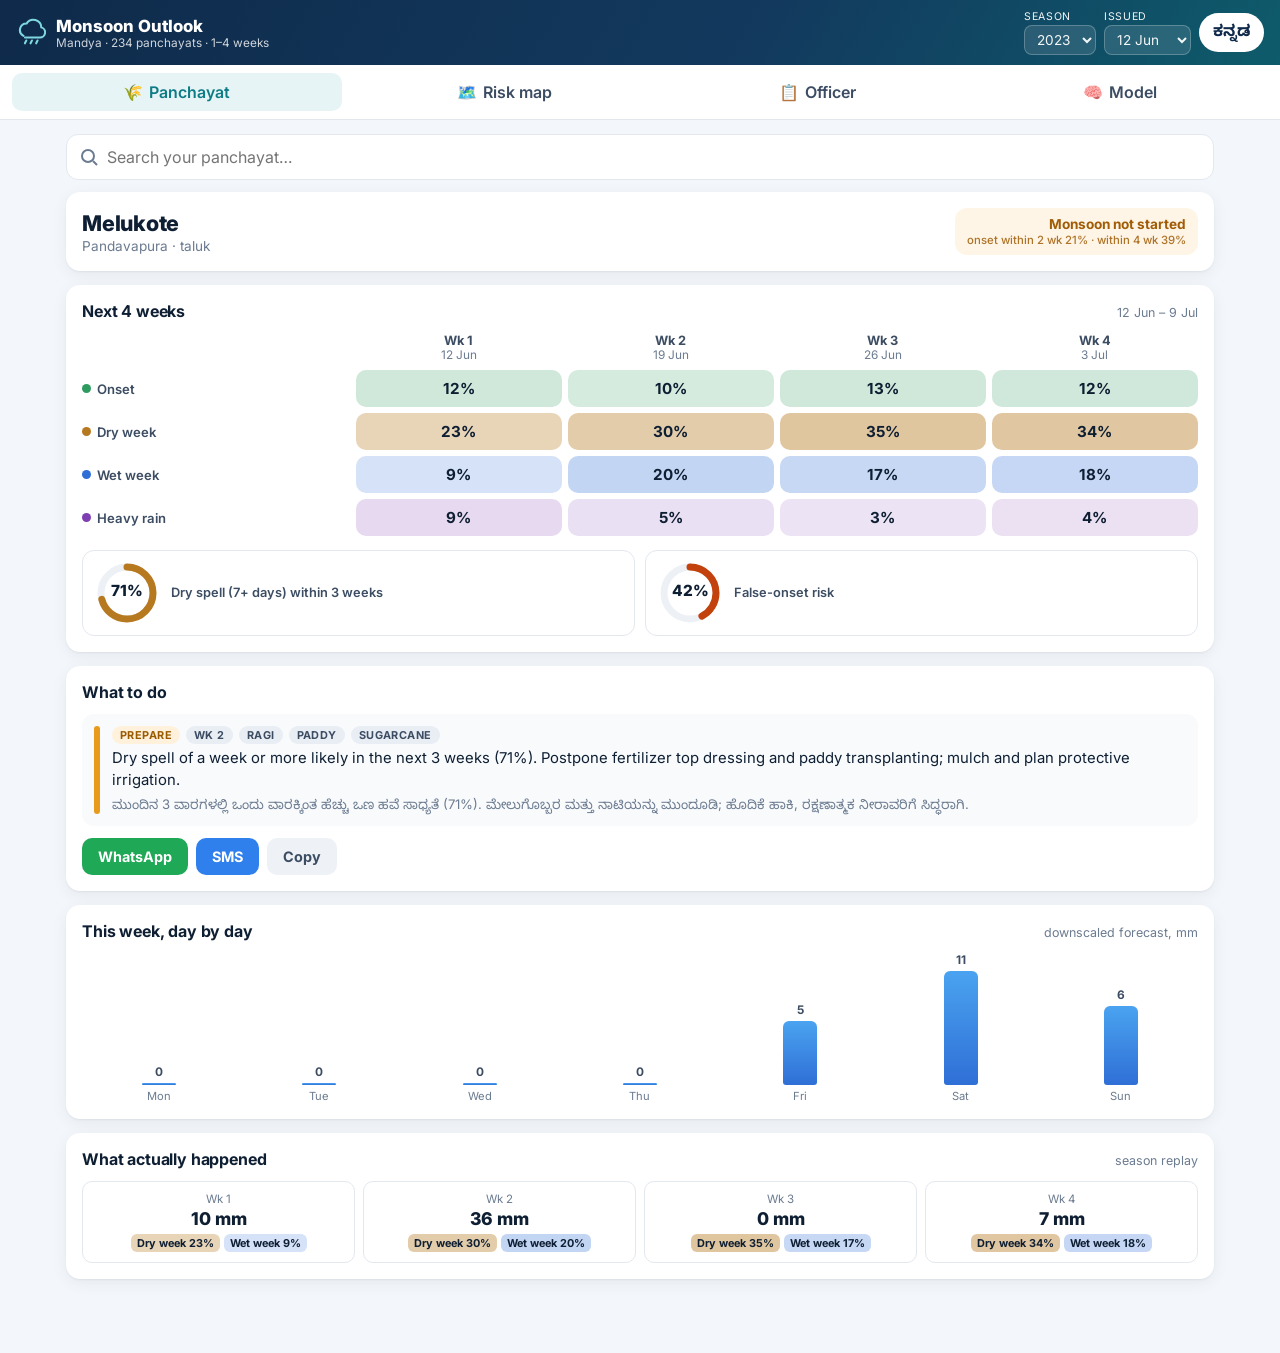
==== commit cf5834e7: "App favicon; README notes on forecast inputs for the issue CLI Co-Authored-By: Claude Opus 5.5 <nore" ====
--- a/monsoon/frontend/index.html
+++ b/monsoon/frontend/index.html
@@ -11,6 +11,7 @@
   <link href="https://fonts.googleapis.com/css2?family=Inter:wght@400;500;600;700;800&family=Noto+Sans+Kannada:wght@400;600;700&display=swap" rel="stylesheet">
   <link rel="stylesheet" href="leaflet/leaflet.css">
   <link rel="stylesheet" href="css/app.css">
+  <link rel="icon" href="data:image/svg+xml,%3Csvg xmlns='http://www.w3.org/2000/svg' viewBox='0 0 100 100'%3E%3Ctext y='.9em' font-size='90'%3E%F0%9F%8C%A7%3C/text%3E%3C/svg%3E">
 </head>
 <body>
   <header class="topbar">
--- a/monsoon/frontend/css/app.css
+++ b/monsoon/frontend/css/app.css
@@ -29,7 +29,7 @@
 .ctl select option { color: var(--ink); }
 .lang-toggle { background: #fff; color: var(--navy); border: 0; border-radius: 999px; padding: 7px 14px; font-weight: 700; cursor: pointer; }
 .tabs { position: sticky; top: 58px; z-index: 1150; display: flex; gap: 4px; padding: 8px 12px; background: var(--card); border-bottom: 1px solid var(--line); overflow-x: auto; }
-.tab { flex: 1; min-width: 92px; display: flex; align-items: center; justify-content: center; gap: 6px; border: 0; background: transparent;
+.tab { flex: 1 0 auto; min-width: 92px; white-space: nowrap; display: flex; align-items: center; justify-content: center; gap: 6px; border: 0; background: transparent;
   padding: 9px 10px; border-radius: 10px; color: var(--ink-2); font-weight: 600; cursor: pointer; white-space: nowrap; }
 .tab.active { background: #e7f4f5; color: var(--teal); }
 .tab-ic { font-size: 1rem; }
